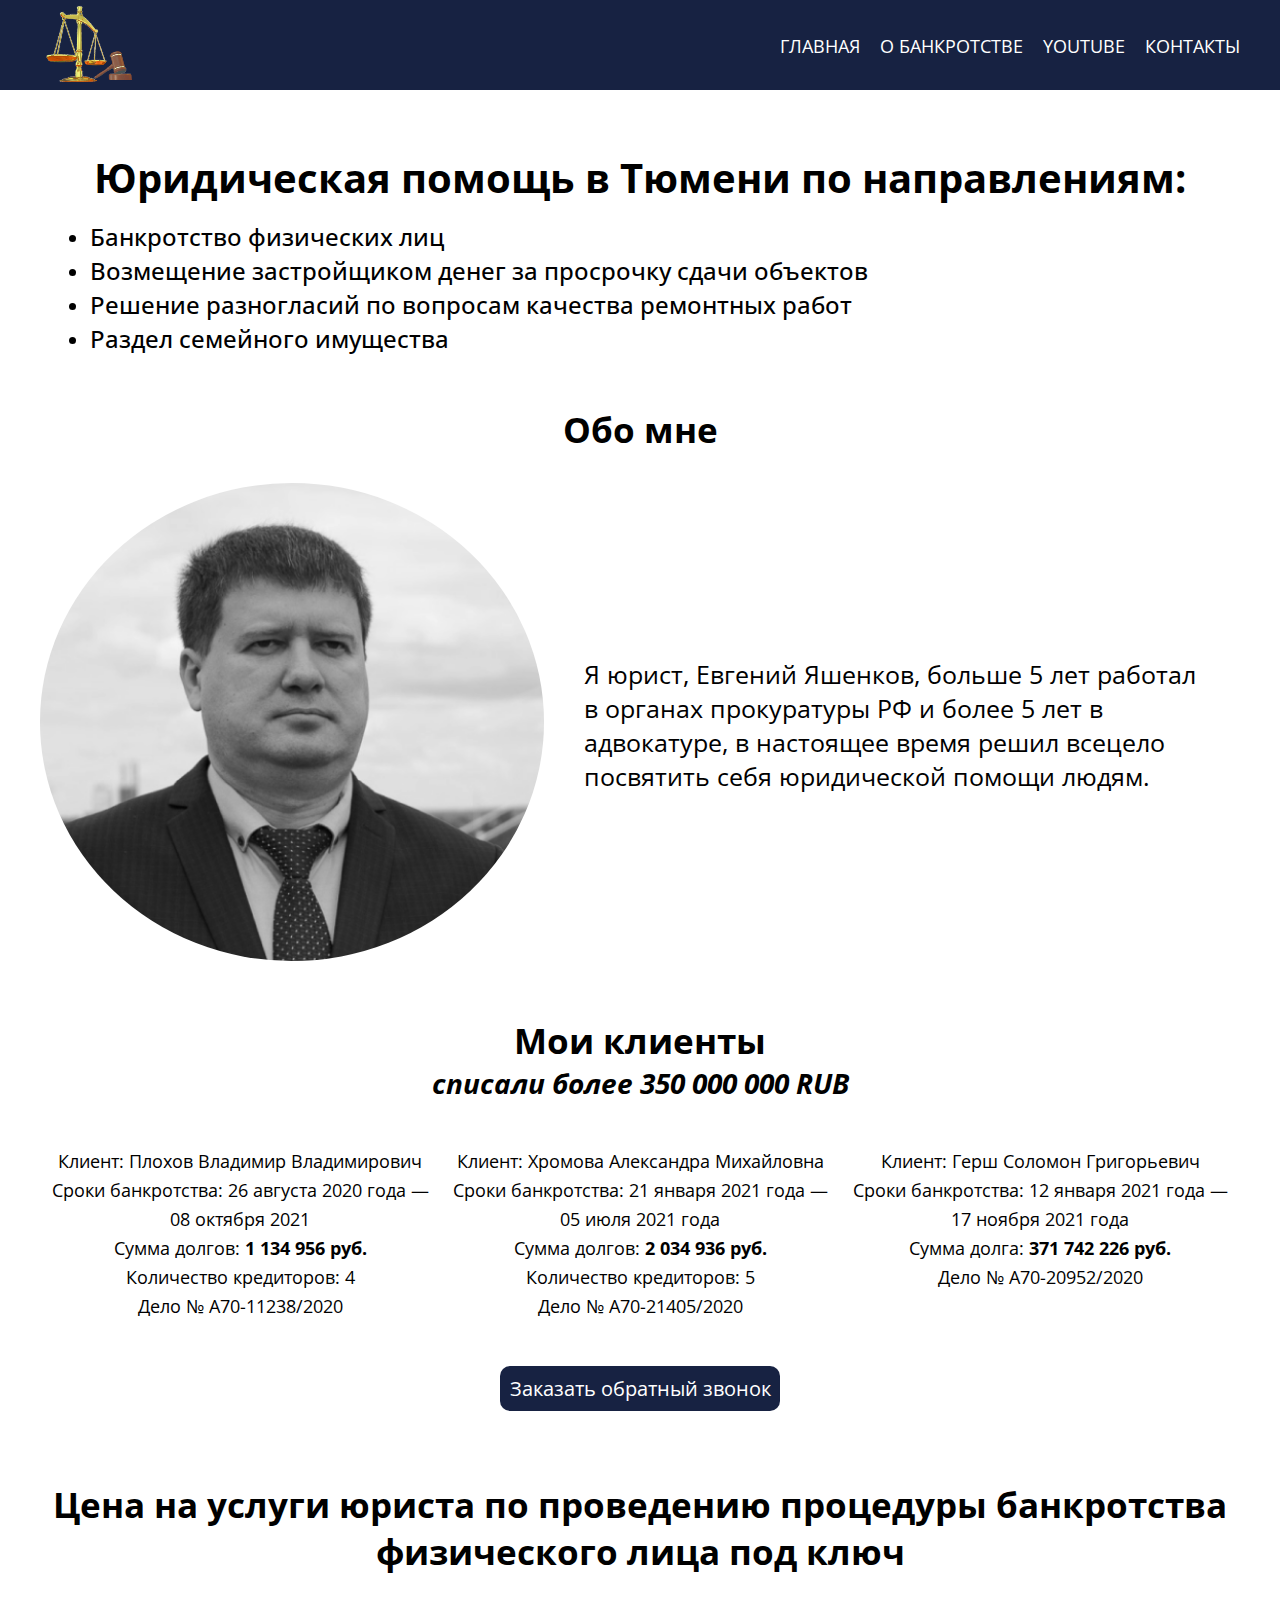
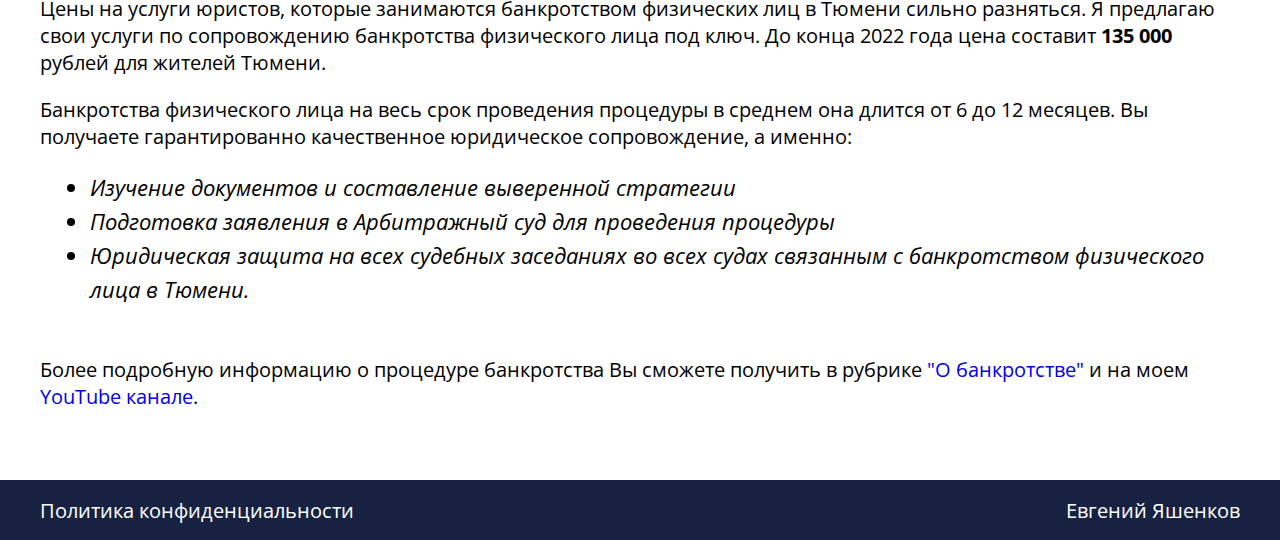
==== index.html @ 025bc373 "first" ====
<!DOCTYPE html>
<html lang="ru">
<head>
    <meta charset="UTF-8">
    <meta http-equiv="X-UA-Compatible" content="IE=edge">
    <meta name="viewport" content="width=device-width, initial-scale=1.0">
    <link rel="stylesheet" href="css/style.css">
    <link rel="shortcut icon" href="img/logo.png" type="image/x-icon">
    <link rel="preconnect" href="https://fonts.googleapis.com">
    <link rel="preconnect" href="https://fonts.gstatic.com" crossorigin>
    <link href="https://fonts.googleapis.com/css2?family=Open+Sans:ital,wght@0,400;0,700;1,400&display=swap" rel="stylesheet">
    <script src="https://code.jquery.com/jquery-3.6.0.min.js"></script>
    <title>Юридические услуги г. Тюмень</title>
</head>
<body>
    <div class="wrapper">
        <header class="header">
            <div class="header__body">
                <div class="header__logo">
                    <img class="logo" src="img/logo.png" alt="Логотип">
                </div>
                <div class="header__burger">
                    <span></span>
                </div>
                <nav class="header__menu">
                    <ul class="header__list">
                        <li>
                        <a href="index.html">Главная</a> 
                        </li>
                        <li>
                            <a href="bankrotstvo.html">О банкротстве</a> 
                        </li>
                        <li>
                            <a href="https://www.youtube.com/channel/UCIy2EZDI5g7NSh3sf-tBthg/videos" target="blanck">YouTube</a> 
                        </li>
                        <li>
                            <a href="contacts.html">Контакты</a> 
                        </li>
                    </ul>
                </nav>
            </div>
        </header>
        <main>
            <div class="directions">
                <h1>Юридическая помощь в Тюмени по направлениям:</h1>
                <ul class="directions__list">
                    <li><h3>Банкротство физических лиц</h3>
                    </li>
                    <li>
                        <h3>Возмещение застройщиком денег за просрочку сдачи объектов</h3>
                    </li>
                    <li>
                        <h3>Решение разногласий по вопросам качества ремонтных работ</h3>
                    </li>
                    <li>
                        <h3>Раздел семейного имущества</h3>
                    </li>
                </ul>
            </div>
            <div class="performance">
                <h2>Обо мне</h2>
                <div class="performance__flexbox">
                    <div class="performance__foto">
                        <img src="img/avatar.png" alt="Мое фото">
                    </div>
                    <div class="performance__content">Я юрист, Евгений Яшенков, больше 5 лет работал в органах прокуратуры РФ и более 5 лет в адвокатуре, в настоящее время решил всецело посвятить себя юридической помощи людям.</div>
                </div>
            </div>
            <div class="clients">
                <h2>Мои клиенты</h2>
                <h4>cписали более 350 000 000 RUB</h4>
                <div class="clients__case">
                    <div class="clients__case__item">
                        <p>
                            Клиент: Плохов Владимир Владимирович<br>
                            Сроки банкротства: 26 августа 2020 года — 08 октября 2021<br>
                            Сумма долгов: <strong>1 134 956 руб.</strong><br>
                            Количество кредиторов: 4<br>      
                            Дело № А70-11238/2020
                        </p>
                    </div>
                    <div class="clients__case__item">
                        <p>
                            Клиент: Хромова Александра Михайловна<br>
                            Сроки банкротства: 21 января 2021 года — 05 июля 2021 года<br>
                            Сумма долгов: <strong>2 034 936 руб.</strong><br>
                            Количество кредиторов: 5<br>
                            Дело № А70-21405/2020
                        </p>
                    </div>
                    <div class="clients__case__item">
                        <p>
                            Клиент: Герш Соломон Григорьевич<br>
                            Сроки банкротства: 12 января 2021 года — 17 ноября 2021 года<br>
                            Сумма долга: <strong>371 742 226 руб.</strong><br>
                            Дело № А70-20952/2020   
                        </p>
                    </div>
                </div> 
                <div class="clients__button">
                    Заказать обратный звонок
                </div>             
            </div>
            <div class="formWrap">               
                <form class="callback" id="form">
                    <div class="btn__close">Х</div>  
                    <h5>Оставьте ваши данные, я скоро свяжусь с вами</h5>
                    <div>   
                        <input type="text" name="name" placeholder="Ваше ФИО*" title="Введите ваше ФИО" required>
                    </div>
                    <div>
                        <input type="number" name="phone" placeholder="Ваш телефон*" title="Введите ваш номер телефона" required>
                    </div>
                    <div>
                        <input type="checkbox" id="politics" required>  
                        <label for="politics">Я согласен с <a href="politica.html"> политикой обработки персональных данных</a></label>                  
                    <div>
                    </div>    
                        <button id="form__btn" type="submit">Отправить</button>
                    </div>                     
                </form>
            </div>
            <div id="price" class="information">
                <h2>Цена на услуги юриста по проведению процедуры банкротства физического лица под ключ</h2>
                <p>
                    Цены на услуги юристов, которые занимаются банкротством физических лиц в Тюмени сильно разняться. Я предлагаю свои услуги по сопровождению банкротства физического лица под ключ. До конца 2022 года цена составит <strong>135 000</strong> рублей для жителей Тюмени.
                </p>
                <p>
                    Банкротства физического лица на весь срок проведения процедуры в среднем она длится от 6 до 12 месяцев. Вы получаете гарантированно качественное юридическое сопровождение, а именно:
                </p>
                <ul class="information__list">
                    <li>
                        Изучение документов и составление выверенной стратегии
                    </li>
                    <li>
                        Подготовка заявления в Арбитражный суд для проведения процедуры
                    </li>
                    <li>
                        Юридическая защита на всех судебных заседаниях во всех судах связанным с банкротством физического лица в Тюмени.
                    </li>
                </ul>
                <p>
                    Более подробную информацию о процедуре банкротства Вы сможете получить в рубрике <a href="/bankrotstvo.html">"О банкротстве"</a> и на моем <a href="https://www.youtube.com/channel/UCIy2EZDI5g7NSh3sf-tBthg/videos">YouTube канале</a>.
                </p>
            </div>
        </main>
    </div>    
    <footer class="footer">
        <div class="wrapper">
            <div class="footer__body">
                <a href="politica.html">Политика конфиденциальности</a>
                <p>Евгений Яшенков</p>
                <a class="footer__img" href="https://api.whatsapp.com/send/?phone=79851198562" target="blanck"><img class="whatsapp" src="img/whatsapp.png" alt="whatsapp"></a>
            </div>
        </div>
    </footer>   
   
    <script src="js/script.js"></script>   
</body>
</html>
---- css/style.css ----
* {
    margin: 0;
    padding: 0;
}
html,body {
    scroll-behavior: smooth;
    position: relative;
}
body {
    width: 100%;
    height: 100%;
    font-family: 'Open Sans', sans-serif;
    font-size: 20px;
}
a {
    text-decoration: none;
}
body.lock {
    overflow: hidden;
}
.wrapper {
    max-width: 1200px;
    margin: 0 auto;
    padding: 0 10px;
    min-height: 100%;
    display: flex;
    flex-direction: column;
}
.header {
    position: fixed;
    top: 0;
    left: 0;
    z-index: 10;
    width: 100%;
}
.header::before {
    content: '';
    width: 100%;
    height: 100%;
    position: absolute;
    top: 0;
    left: 0;
    background-color: #172242;
    z-index: 2;
}
.header__body {
    position: relative;
    display: flex;
    justify-content: space-between;
    align-items: center;
    height: 90px;
    padding: 0 10px;
    max-width: 1200px;
    margin: 0 auto;
}
.header__logo {
    position: relative;
    z-index: 3;
}
.logo {
    animation: logo infinite 10s ease 1s;
}
@keyframes logo {
    50% {transform:rotateY(180deg);}
}
.header__burger {
    display: none;
}
.header__list {
    display: flex;
    list-style: none;
    position: relative;
    z-index: 2;
}
.header__list li {
    margin-left: 20px;
    position: relative;
}
nav a {
    font-size: 18px;
    text-transform: uppercase;
    color: #fff;
    text-decoration: none;
}
nav a::before {
    content: '';
    height: 2px;
    width: 0;
    background-color: rgb(188, 184, 200);
    position: absolute;
    bottom: 0;
    left: 0;
    right: 0;
    margin: 0 auto;
    transition: all 0.4s ease;
}
nav a:hover::before {
    width: 100%;
}

/* --------------------main------------------------ */
main {
    padding-top: 150px;
    flex: 1 1 auto;
}
.directions__list {
    margin: 15px 0 15px 50px;
    line-height: 34px;
}
h1 {
    font-size: 40px;
    text-align: center;
}

h2 {
    text-align: center;
    font-size: 35px;
} 
h3 {
    font-size: 24px;
    font-weight: 500;
} 
h4 {
    font-size: 28px;
    text-align: center;
    font-style: italic;
}

.performance {
    margin: 50px 0;
}
.performance__flexbox {
    display: flex;
    align-items: center;
    margin-top: 30px;

}
.performance__foto {
    width: 45%;
}
.performance__foto img {
    width: 100%;
    border-radius: 50%;
    /* filter: drop-shadow(2px 4px 6px black); */
}
.performance__content {
    width: 55%;
    padding: 30px 40px;
    /* filter: drop-shadow(2px 4px 6px #23366c); */
    font-size: 25px;
}
.clients {
    text-align: center;
}
.clients__case {
    display: flex;
    margin: 45px 0;
}
.clients__case__item {
    width: 33%;
    font-size: 18px;
    line-height: 29px;
    padding: 0 10px;
}
.clients__button {
    display: inline-block;
    background-color: #172242;
    width: 280px;
    text-align: center;
    height: 45px;
    line-height: 45px;
    color: #fff;
    border-radius: 10px;
    cursor: pointer;
    transition: all 0.3s ease;
    margin: 0 auto;
    margin-bottom: 20px;
}
.clients__button:hover {
    background-color: #2c458f;
}
.formWrap {
    position: fixed;
    top: 0;
    bottom: 0;
    right: 0;
    left: 0;
    background-color: rgba(38, 35, 80, .8);
    z-index: 11;
    display: none;
    align-items: center;
    justify-content: center;
    transition: all 0.5s ease;
}
.callback {
    background-color:#fff;
    width: 50%;
    /* border: 4px solid rgba(0, 204, 255); */
    text-align: center;
    padding: 30px;
    position: relative;
}
.callback input, #form__btn {
    width: 75%;
    box-sizing: border-box;
    margin-top: 25px;
    font-size: 22px;
    line-height: 40px;
    outline: none;
    border: none;
    border-radius: 10px;
    background-color: #b5b9bd;
    padding-left: 10px;
}
h5 {
    font-size: 28px;
    font-weight: 500;
    margin-bottom: 10px;
}
#politics {
    width: auto;
    margin-right: 7px;
}
#form__btn {
    display: inline-block;
    background-color: #242289;
    cursor: pointer;
    color: #fff;
    transition: all 0.5s ease;
}
#form__btn:hover {
    background-color: #2c458f;
}
.btn__close {
    font-size: 24px;
    font-weight: 500;
    position: absolute;
    right: 15px;
    top: 5px;
    cursor: pointer;
    width: auto;
}
#price {
    margin-top: 50px;
}
.footer {
   width: 100%;
   background-color: #172242;
   color: #fff;  
   margin-top: 50px;
}
.footer__body {
    display: flex;
    justify-content: space-between;
    align-items: center;
    height: 60px;
    flex-wrap: wrap;
}
.footer p {
    padding-left: 15px;
}
.footer a {
    color: #fff;
}
.footer a:hover {
    text-decoration: underline;
}
.footer__img {
    display: none;
    width: 30px;
    position: fixed;
    bottom: 60px;
    right: 10px;
}
.whatsapp {
    width: 100%; 
    animation: whatsapp infinite 12s ease 3s;
}
@keyframes whatsapp {
    35% {transform:rotate(75deg);}
    50% {transform:scale(1.2);}
    65% {transform:rotate(-20deg);}
    100% {transform:rotate(0);}
}
/* ------------bankrotstvo---------------------------- */
.italic {
    font-style: italic;
}
.information__box {
    display: flex;
    margin-top: 40px;
}
.information__box img {
    width: 200px;
}
.information__box__img {
    background-color: #f7f7f7;
    text-align: center;
}
.information__box__text {
    background-color: #f7f7f7;
}
.bankrotstvo__blocks {
    display: flex;
    flex-direction: row;
    justify-content: space-between;
    margin-top: 50px;
    flex-wrap: wrap;
}
.bankrotstvo__blocks__cell {
    width: 47%;
    box-sizing: border-box;
    border: 1px black solid;
    box-shadow: 10px 5px 5px black;
    margin-bottom: 40px;
    padding: 20px 10px 0 10px;
}
.bankrotstvo__blocks__cell__list {
    margin: 20px 0 20px 25px;
}
.bankrotstvo__blocks__cell__list li {
    margin-bottom: 10px;
}
.special__parag {
    font-size: 28px;
    font-weight: 500;
    font-style: italic;
}
/*----------------------------------politica-------------------------- */
.politic {
    font-size: 20px;
    
    margin-top: 30px;
}
.politic__head {
    margin-bottom: 45px;
}
.politic p {
    margin-bottom: 20px;
    line-height: 28px;
}
/* -------------------------------contacts------------------------------- */

#contacts {
    margin-top: 0;
}
.information {
    margin-top: 50px;
}
.information p {
    margin: 20px 0;
}
.information__list {
    font-style: italic;
    font-size: 22px;
    line-height: 34px;
    margin: 0 0 50px 50px;
}

/* -----------------------------@media-------------------------------- */


@media screen and (max-width:767px) {

    .header__body {
        justify-content: space-between;
        height: auto;
    }
    .header__burger {
        display: block;
        position: relative;
        width: 30px;
        height: 20px;
        position: relative;
        z-index: 3;
    }
    .header__burger span {
        position: absolute;
        background-color: #fff;
        left: 0;
        width: 100%;
        height: 2px;
        top: 9px;
        transition: all 0.3s ease;
    }
    .header__burger.active span {
        transform: scale(0);
    }
    .header__burger::before,
    .header__burger::after {
        content: '';
        background-color: #fff;
        position: absolute;
        width: 100%;
        height: 2px;
        left: 0;        
    }
    .header__burger::before{
        top: 0;
    }
    .header__burger::after{
        bottom: 0;
    }
    .header__burger.active::before {
        transform: rotate(45deg);
        top:9px;
    }
    .header__burger.active::after {
        transform: rotate(-45deg);
        bottom: 9px;
    }
    .header__menu {
        position: fixed;
        top: -110%;
        left: 0;
        width: 100%;
        height: 100%;
        overflow: auto;
        background-color: rgb(30 115 137);
        padding-top: 70px;
        transition: all 0.5s ease;
    }
    .header__menu.active {
        top:0;
    }
    .header__logo img {
        width: 55px;
    }
    .header__list {
        display: block;
    }
    .header__list li {
        margin-bottom: 20px;
    }
    nav a:hover::before {
        width: 0;
    }
    main {
        padding-top: 80px;
    }
    .performance {
        margin: 30px 0;
    }
    .performance__flexbox {
        flex-direction: column;
    }
    .performance__foto {
        width: 65%;
    }
    .performance__content {
        width: 85%;
        text-align: center;
        font-size: 22px;
        padding: 30px 0;
    }
    .clients__case {
        flex-direction: column;
        align-items: center;
    }
    .clients__case__item {
        width: 90%;
        border-bottom: 1px solid blueviolet;
        margin-bottom: 20px;
    }
    .callback {
        width: 90%;
        padding: 17px;
    }
    .callback input {
        width: 95%;
    }
    #form__btn {
        width: 95%;
    }
    .btn__close {
        top: 0;
        right: 4px;
    }
    .bankrotstvo__blocks {
        flex-direction: column;
        align-items: center;
    }
    .bankrotstvo__blocks__cell {
        width: 96%;
    }
    .information__box {
        flex-direction: column;
    }
    .footer {
        height: 55px;
        bottom: -80px;
    }
    .footer__img {
        display: block;
    }
   
}

@media screen and (max-width:521px) {
    h1 {
        font-size: 35px;
    }
    h2 {
        font-size: 30px;
    }
    .footer__body {
        justify-content: center;
        height: auto;
    }
}
@media screen and (max-width:402px) {
    .politic__head {
        font-size: 29px;
    }
}
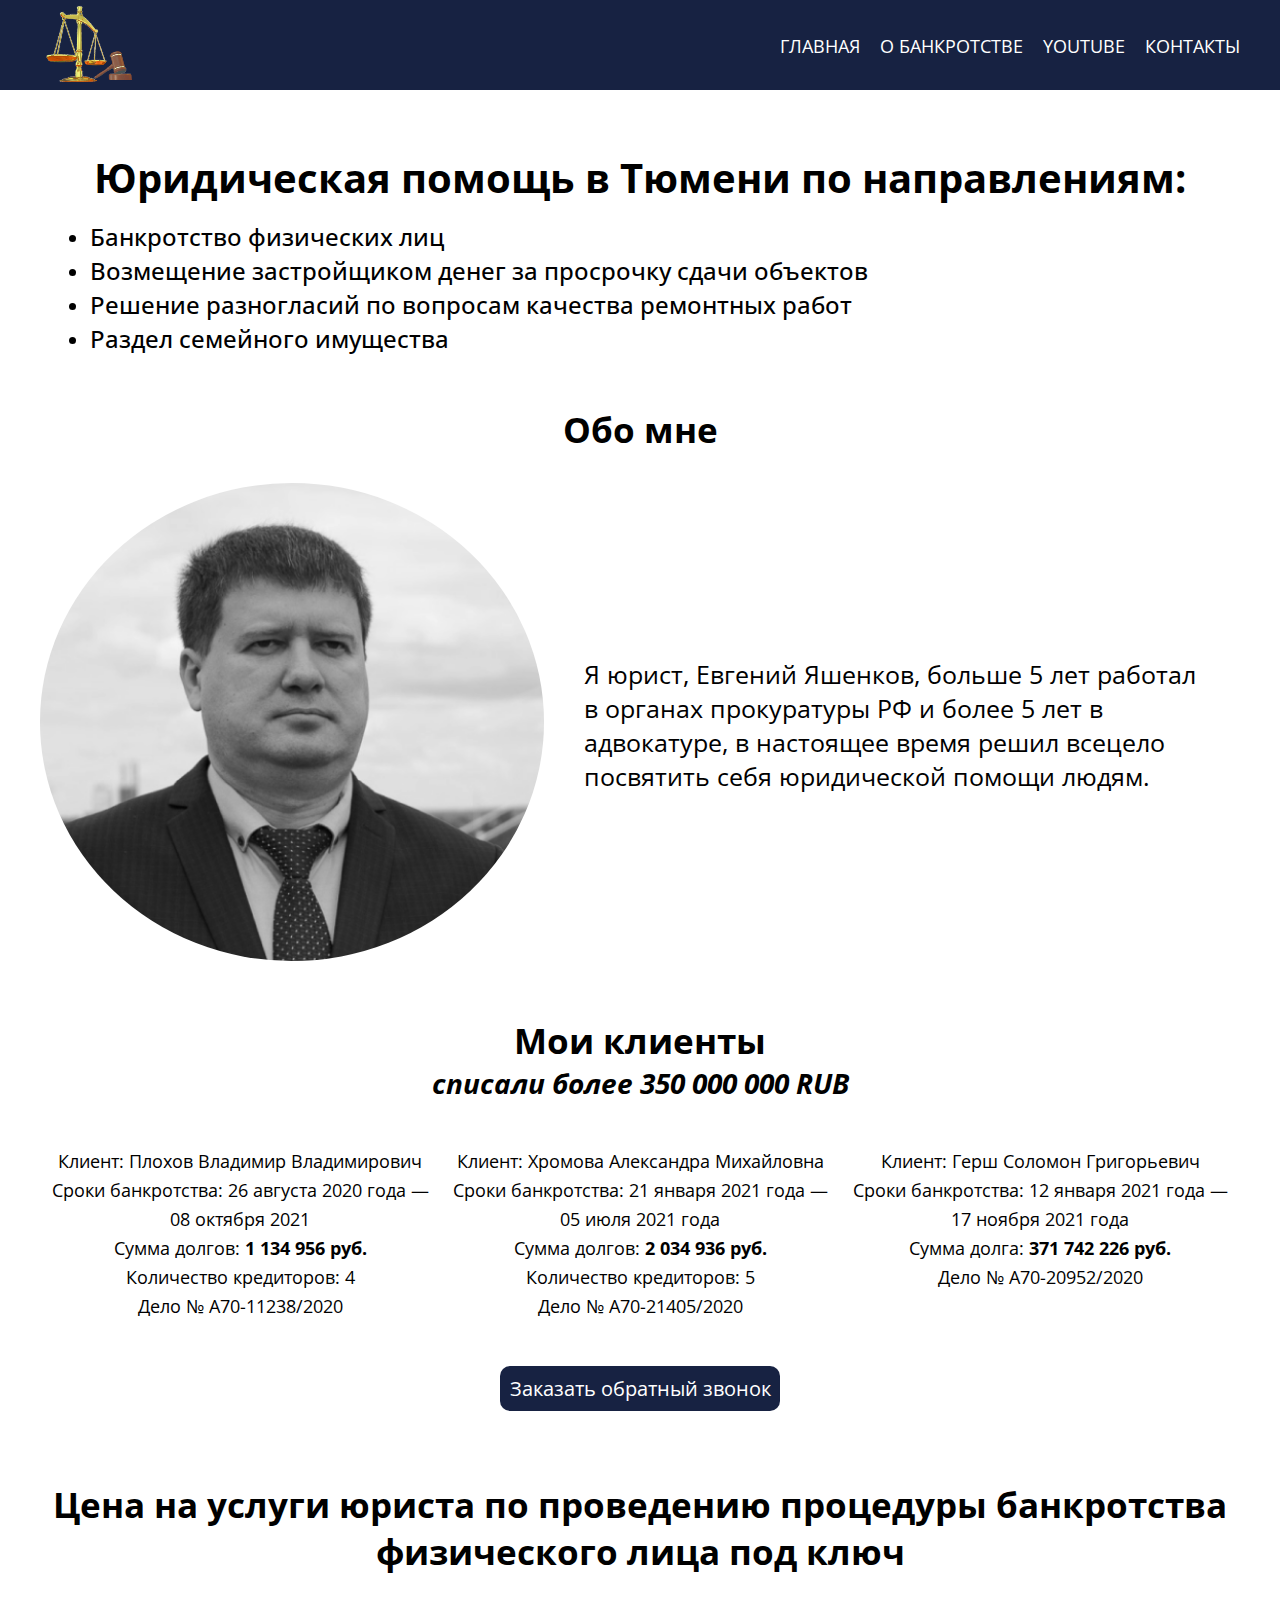
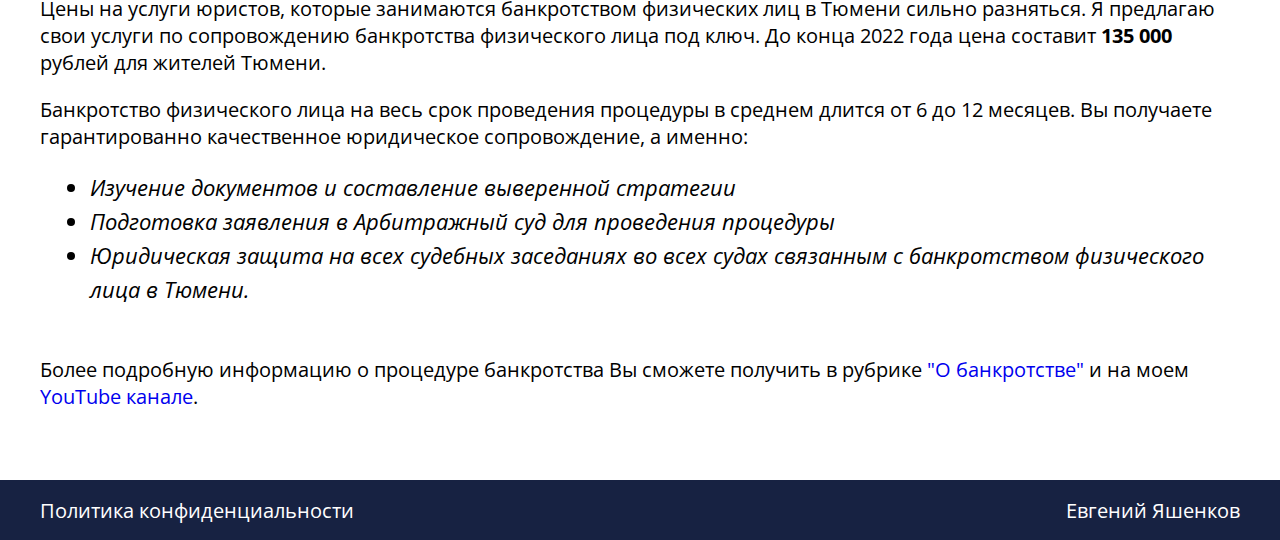
==== commit 4cb5f176: "three" ====
--- a/index.html
+++ b/index.html
@@ -126,7 +126,7 @@
                     Цены на услуги юристов, которые занимаются банкротством физических лиц в Тюмени сильно разняться. Я предлагаю свои услуги по сопровождению банкротства физического лица под ключ. До конца 2022 года цена составит <strong>135 000</strong> рублей для жителей Тюмени.
                 </p>
                 <p>
-                    Банкротства физического лица на весь срок проведения процедуры в среднем она длится от 6 до 12 месяцев. Вы получаете гарантированно качественное юридическое сопровождение, а именно:
+                    Банкротство физического лица на весь срок проведения процедуры в среднем длится от 6 до 12 месяцев. Вы получаете гарантированно качественное юридическое сопровождение, а именно:
                 </p>
                 <ul class="information__list">
                     <li>
@@ -140,7 +140,7 @@
                     </li>
                 </ul>
                 <p>
-                    Более подробную информацию о процедуре банкротства Вы сможете получить в рубрике <a href="/bankrotstvo.html">"О банкротстве"</a> и на моем <a href="https://www.youtube.com/channel/UCIy2EZDI5g7NSh3sf-tBthg/videos">YouTube канале</a>.
+                    Более подробную информацию о процедуре банкротства Вы сможете получить в рубрике <a href="bankrotstvo.html">"О банкротстве"</a> и на моем <a href="https://www.youtube.com/channel/UCIy2EZDI5g7NSh3sf-tBthg/videos">YouTube канале</a>.
                 </p>
             </div>
         </main>
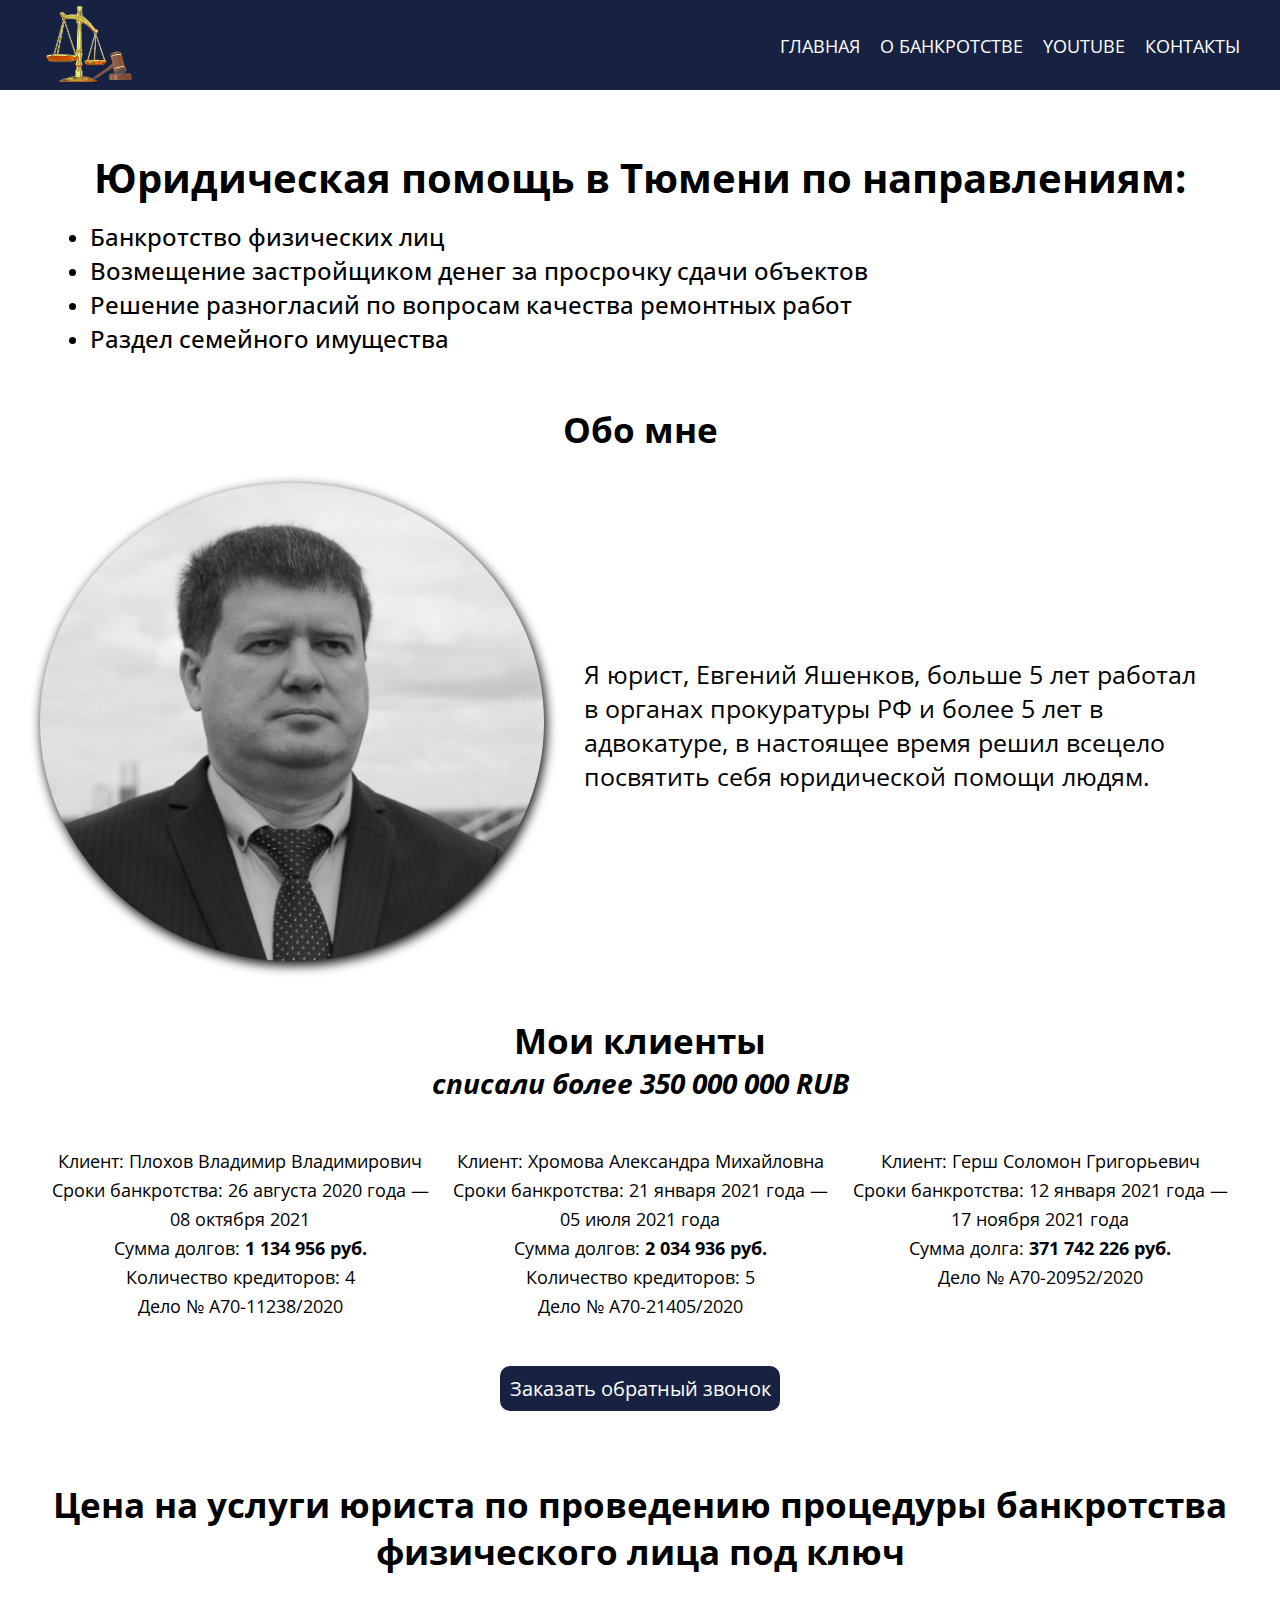
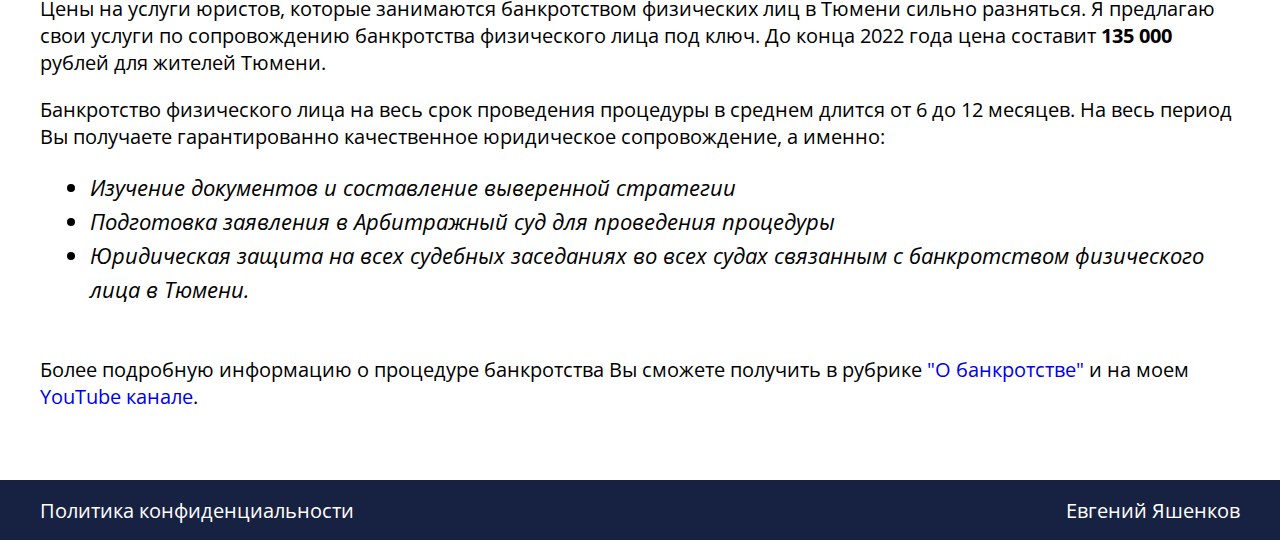
==== commit b268d27c: "four" ====
--- a/index.html
+++ b/index.html
@@ -126,7 +126,7 @@
                     Цены на услуги юристов, которые занимаются банкротством физических лиц в Тюмени сильно разняться. Я предлагаю свои услуги по сопровождению банкротства физического лица под ключ. До конца 2022 года цена составит <strong>135 000</strong> рублей для жителей Тюмени.
                 </p>
                 <p>
-                    Банкротство физического лица на весь срок проведения процедуры в среднем длится от 6 до 12 месяцев. Вы получаете гарантированно качественное юридическое сопровождение, а именно:
+                    Банкротство физического лица на весь срок проведения процедуры в среднем длится от 6 до 12 месяцев. На весь период Вы получаете гарантированно качественное юридическое сопровождение, а именно:
                 </p>
                 <ul class="information__list">
                     <li>
--- a/css/style.css
+++ b/css/style.css
@@ -141,7 +141,7 @@
 .performance__foto img {
     width: 100%;
     border-radius: 50%;
-    /* filter: drop-shadow(2px 4px 6px black); */
+    filter: drop-shadow(2px 4px 6px black);
 }
 .performance__content {
     width: 55%;
@@ -483,6 +483,9 @@
     .bankrotstvo__blocks__cell {
         width: 96%;
     }
+    .information__list {
+        margin-left: 25px;
+    }
     .information__box {
         flex-direction: column;
     }
